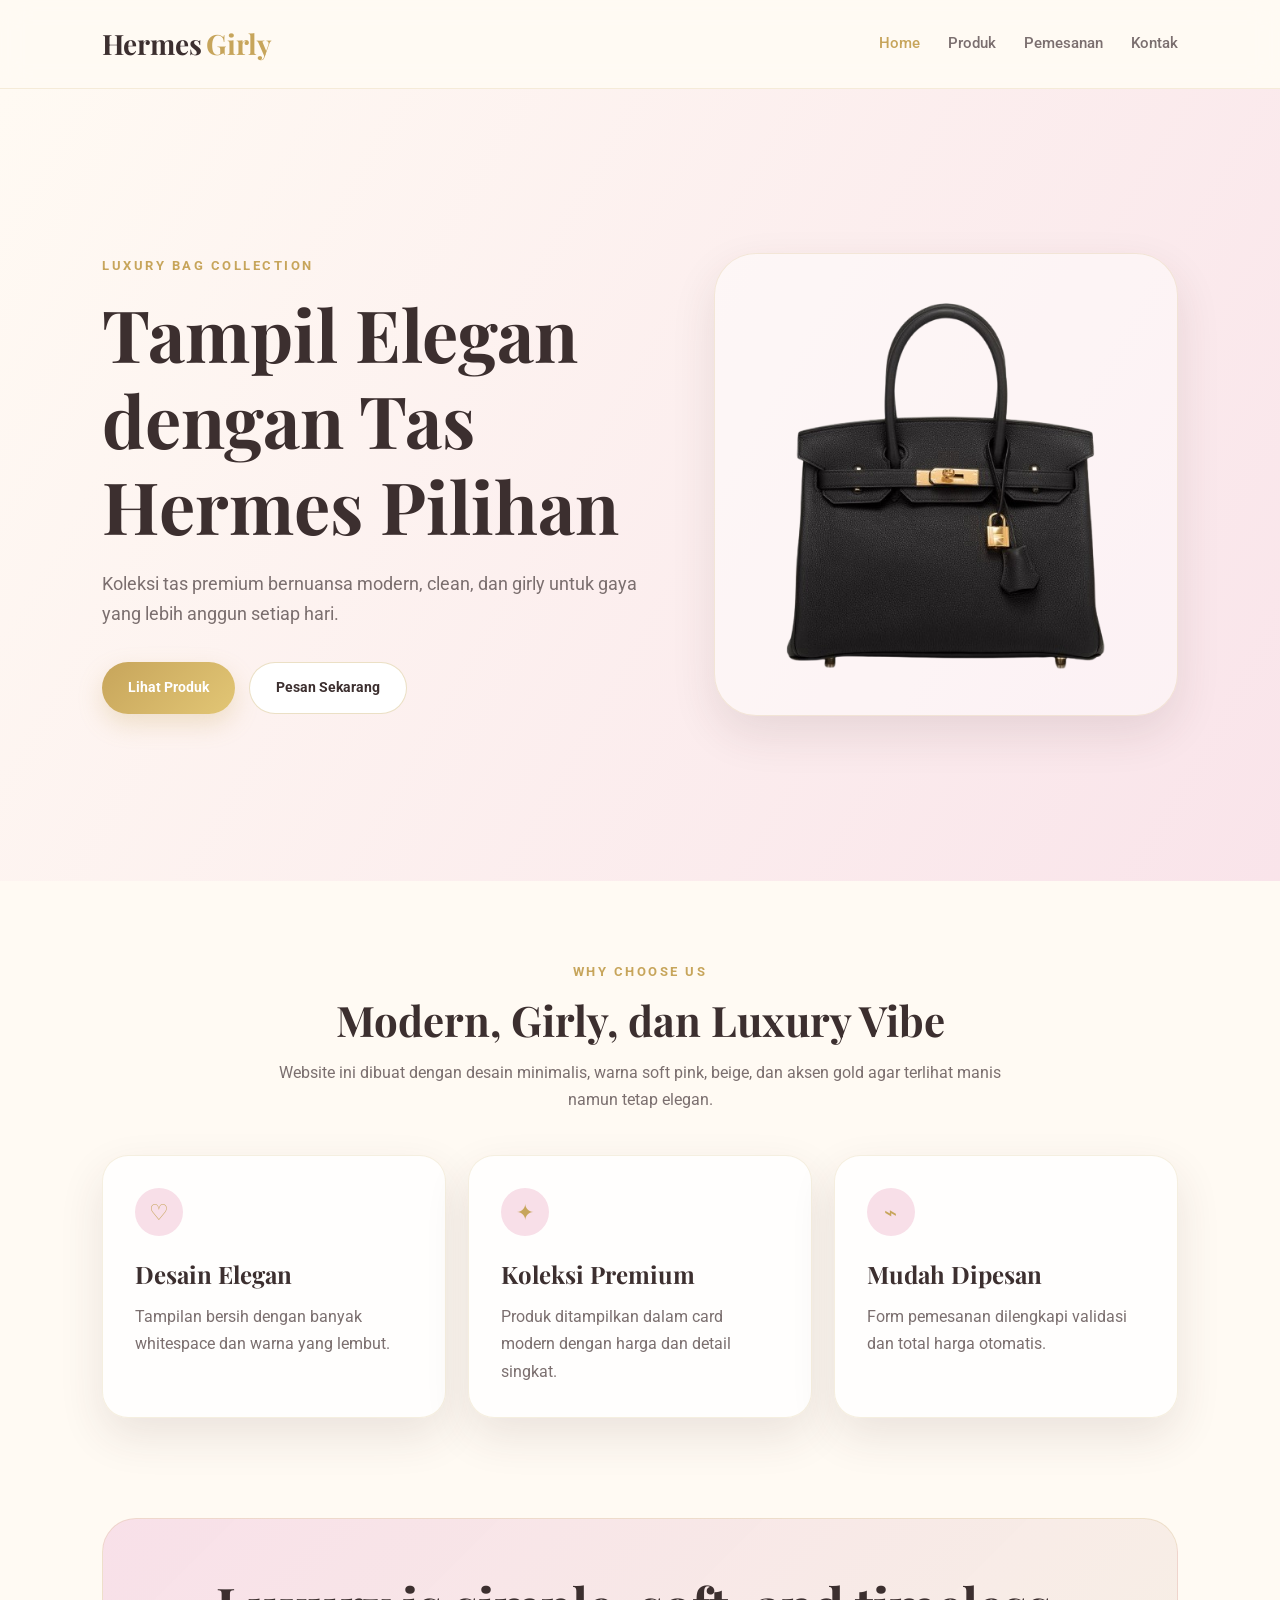
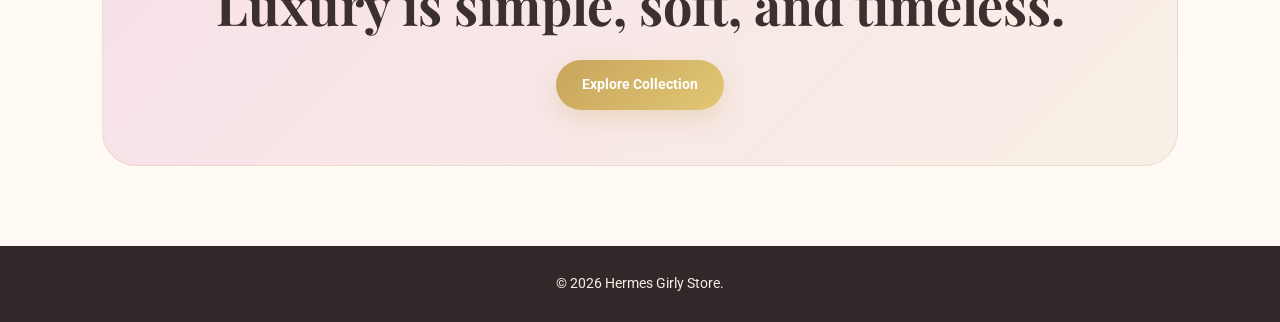
==== index.html @ 710419a9 "Add files via upload" ====
<!DOCTYPE html>
<html lang="id">
<head>
  <meta charset="UTF-8" />
  <meta name="viewport" content="width=device-width, initial-scale=1.0" />
  <title>Hermes Girly Store | Home</title>
  <link rel="preconnect" href="https://fonts.googleapis.com">
  <link rel="preconnect" href="https://fonts.gstatic.com" crossorigin>
  <link href="https://fonts.googleapis.com/css2?family=Playfair+Display:wght@600;700&family=Roboto:wght@300;400;500;700&display=swap" rel="stylesheet">
  <link rel="stylesheet" href="css/style.css" />
</head>
<body>
  <header class="navbar">
    <a href="index.html" class="logo">Hermes<span>Girly</span></a>

    <button class="menu-toggle" id="menuToggle" aria-label="Buka Menu">☰</button>

    <nav class="nav-menu" id="navMenu">
      <a href="index.html" class="active">Home</a>
      <a href="produk.html">Produk</a>
      <a href="pemesanan.html">Pemesanan</a>
      <a href="kontak.html">Kontak</a>
    </nav>
  </header>

  <main>
    <section class="hero">
      <div class="hero-content">
        <p class="label">Luxury Bag Collection</p>
        <h1>Tampil Elegan dengan Tas Hermes Pilihan</h1>
        <p class="hero-text">
          Koleksi tas premium bernuansa modern, clean, dan girly untuk gaya yang lebih anggun setiap hari.
        </p>
        <div class="hero-buttons">
          <a href="produk.html" class="btn primary">Lihat Produk</a>
          <a href="pemesanan.html" class="btn secondary">Pesan Sekarang</a>
        </div>
      </div>
      <div class="hero-image">
        <img src="assets/img/hermesluxury.png" alt="Ilustrasi tas luxury" />
      </div>
    </section>

    <section class="section intro">
      <p class="label">Why Choose Us</p>
      <h2>Modern, Girly, dan Luxury Vibe</h2>
      <p>
        Website ini dibuat dengan desain minimalis, warna soft pink, beige, dan aksen gold agar terlihat manis namun tetap elegan.
      </p>

      <div class="features">
        <div class="feature-card">
          <span>♡</span>
          <h3>Desain Elegan</h3>
          <p>Tampilan bersih dengan banyak whitespace dan warna yang lembut.</p>
        </div>
        <div class="feature-card">
          <span>✦</span>
          <h3>Koleksi Premium</h3>
          <p>Produk ditampilkan dalam card modern dengan harga dan detail singkat.</p>
        </div>
        <div class="feature-card">
          <span>⌁</span>
          <h3>Mudah Dipesan</h3>
          <p>Form pemesanan dilengkapi validasi dan total harga otomatis.</p>
        </div>
      </div>
    </section>

    <section class="banner">
      <h2>Luxury is simple, soft, and timeless.</h2>
      <a href="produk.html" class="btn primary">Explore Collection</a>
    </section>
  </main>

  <footer>
    <p>© 2026 Hermes Girly Store.</p>
  </footer>

  <script src="js/script.js"></script>
</body>
</html>
---- css/style.css ----
* {
  margin: 0;
  padding: 0;
  box-sizing: border-box;
}

:root {
  --soft-pink: #f8dfe8;
  --pink: #e8aabd;
  --beige: #f7efe4;
  --cream: #fffaf3;
  --gold: #c7a55b;
  --dark: #3c2f2f;
  --muted: #7b6f6f;
  --white: #ffffff;
  --shadow: 0 18px 45px rgba(70, 45, 45, 0.11);
}

body {
  font-family: 'Roboto', sans-serif;
  color: var(--dark);
  background: var(--cream);
  line-height: 1.7;
}

a {
  text-decoration: none;
  color: inherit;
}

img {
  max-width: 100%;
  display: block;
}

.navbar {
  width: 100%;
  padding: 20px 8%;
  background: rgba(255, 250, 243, 0.92);
  backdrop-filter: blur(14px);
  display: flex;
  align-items: center;
  justify-content: space-between;
  position: sticky;
  top: 0;
  z-index: 99;
  border-bottom: 1px solid rgba(199, 165, 91, 0.18);
}

.logo {
  font-family: 'Playfair Display', serif;
  font-size: 28px;
  font-weight: 700;
  color: var(--dark);
}

.logo span {
  color: var(--gold);
  margin-left: 4px;
}

.nav-menu {
  display: flex;
  gap: 28px;
  align-items: center;
}

.nav-menu a {
  font-size: 15px;
  font-weight: 500;
  color: var(--muted);
  transition: 0.3s;
}

.nav-menu a:hover,
.nav-menu a.active {
  color: var(--gold);
}

.menu-toggle {
  display: none;
  background: transparent;
  border: none;
  font-size: 28px;
  color: var(--dark);
  cursor: pointer;
}

.hero {
  min-height: 88vh;
  padding: 70px 8%;
  display: grid;
  grid-template-columns: 1.1fr 0.9fr;
  align-items: center;
  gap: 45px;
  background:
    linear-gradient(120deg, rgba(255, 250, 243, 0.92), rgba(248, 223, 232, 0.82)),
    url("../assets/hero-pattern.svg");
  background-size: cover;
  background-position: center;
}

.hero-content h1,
.page-header h1,
.section h2,
.banner h2,
.contact-message h2,
.modal-box h2,
.order-note h2 {
  font-family: 'Playfair Display', serif;
  color: var(--dark);
  line-height: 1.2;
}

.hero-content h1 {
  font-size: clamp(42px, 6vw, 72px);
  max-width: 720px;
  margin: 12px 0 20px;
}

.hero-text {
  max-width: 580px;
  color: var(--muted);
  font-size: 18px;
}

.label {
  color: var(--gold);
  font-size: 13px;
  font-weight: 700;
  letter-spacing: 2.5px;
  text-transform: uppercase;
}

.hero-buttons {
  display: flex;
  gap: 14px;
  margin-top: 32px;
  flex-wrap: wrap;
}

.btn {
  border: none;
  outline: none;
  cursor: pointer;
  padding: 13px 26px;
  border-radius: 999px;
  font-weight: 700;
  font-size: 14px;
  display: inline-flex;
  align-items: center;
  justify-content: center;
  transition: 0.3s ease;
}

.btn.primary {
  background: linear-gradient(135deg, var(--gold), #e2c675);
  color: var(--white);
  box-shadow: 0 10px 24px rgba(199, 165, 91, 0.27);
}

.btn.primary:hover {
  transform: translateY(-3px);
  box-shadow: 0 14px 30px rgba(199, 165, 91, 0.36);
}

.btn.secondary {
  background: var(--white);
  color: var(--dark);
  border: 1px solid rgba(199, 165, 91, 0.35);
}

.btn.secondary:hover {
  background: var(--beige);
  transform: translateY(-3px);
}

.btn.small {
  padding: 10px 18px;
  font-size: 13px;
  background: var(--dark);
  color: var(--white);
}

.btn.small:hover {
  background: var(--gold);
  transform: translateY(-2px);
}

.btn.full {
  width: 100%;
}

.hero-image {
  background: rgba(255, 255, 255, 0.46);
  border: 1px solid rgba(199, 165, 91, 0.2);
  border-radius: 42px;
  padding: 28px;
  box-shadow: var(--shadow);
}

.section {
  padding: 80px 8%;
}

.intro {
  text-align: center;
}

.intro h2 {
  font-size: 42px;
  margin: 12px 0 14px;
}

.intro > p:last-of-type {
  max-width: 760px;
  margin: 0 auto;
  color: var(--muted);
}

.features {
  display: grid;
  grid-template-columns: repeat(3, 1fr);
  gap: 22px;
  margin-top: 42px;
}

.feature-card,
.product-card,
.contact-card,
.order-form,
.order-note,
.contact-message {
  background: rgba(255, 255, 255, 0.82);
  border: 1px solid rgba(199, 165, 91, 0.18);
  border-radius: 26px;
  box-shadow: var(--shadow);
}

.feature-card {
  padding: 32px;
  text-align: left;
}

.feature-card span {
  width: 48px;
  height: 48px;
  border-radius: 50%;
  background: var(--soft-pink);
  color: var(--gold);
  display: grid;
  place-items: center;
  font-size: 22px;
  margin-bottom: 18px;
}

.feature-card h3,
.product-info h3,
.contact-card h3 {
  font-family: 'Playfair Display', serif;
  font-size: 24px;
  margin-bottom: 8px;
}

.feature-card p,
.contact-card p,
.contact-message p,
.order-note p {
  color: var(--muted);
}

.banner {
  margin: 20px 8% 80px;
  padding: 55px;
  border-radius: 34px;
  background:
    linear-gradient(135deg, rgba(248, 223, 232, 0.96), rgba(247, 239, 228, 0.94)),
    url("../assets/hero-pattern.svg");
  background-size: cover;
  text-align: center;
  border: 1px solid rgba(199, 165, 91, 0.2);
}

.banner h2 {
  font-size: clamp(30px, 5vw, 52px);
  margin-bottom: 24px;
}

.page-header {
  padding: 70px 8% 35px;
  text-align: center;
  background: linear-gradient(180deg, var(--soft-pink), var(--cream));
}

.page-header h1 {
  font-size: clamp(38px, 5vw, 58px);
  margin: 12px 0;
}

.page-header p {
  color: var(--muted);
  max-width: 700px;
  margin: 0 auto;
}

.product-grid {
  display: grid;
  grid-template-columns: repeat(3, 1fr);
  gap: 26px;
}

.product-card {
  overflow: hidden;
  transition: 0.3s;
}

.product-card:hover {
  transform: translateY(-8px);
  box-shadow: 0 24px 55px rgba(70, 45, 45, 0.16);
}

.product-card img {
  width: 100%;
  height: 245px;
  object-fit: cover;
  background: var(--beige);
}

.product-info {
  padding: 24px;
}

.price {
  color: var(--gold);
  font-weight: 800;
  margin: 8px 0 18px;
}

.form-section {
  display: grid;
  grid-template-columns: 1fr 0.8fr;
  gap: 28px;
  align-items: start;
}

.order-form {
  padding: 32px;
}

.form-group {
  margin-bottom: 19px;
}

.form-group label {
  display: block;
  margin-bottom: 8px;
  font-weight: 700;
  color: var(--dark);
}

.form-group input,
.form-group select,
.form-group textarea {
  width: 100%;
  padding: 14px 16px;
  border: 1px solid rgba(199, 165, 91, 0.32);
  border-radius: 16px;
  background: var(--cream);
  color: var(--dark);
  font-family: 'Roboto', sans-serif;
  font-size: 15px;
  outline: none;
  transition: 0.3s;
}

.form-group input:focus,
.form-group select:focus,
.form-group textarea:focus {
  border-color: var(--gold);
  box-shadow: 0 0 0 4px rgba(199, 165, 91, 0.12);
}

.error {
  color: #c95b73;
  font-size: 13px;
  min-height: 18px;
  display: block;
  margin-top: 5px;
}

.total-box {
  padding: 18px;
  border-radius: 18px;
  background: linear-gradient(135deg, var(--soft-pink), var(--beige));
  border: 1px solid rgba(199, 165, 91, 0.22);
  display: flex;
  justify-content: space-between;
  gap: 15px;
  align-items: center;
  margin: 20px 0 24px;
}

.total-box span {
  color: var(--muted);
  font-weight: 700;
}

.total-box strong {
  color: var(--dark);
  font-size: 20px;
}

.order-note {
  padding: 34px;
  position: sticky;
  top: 100px;
}

.order-note h2 {
  font-size: 34px;
  margin-bottom: 12px;
}

.order-note img {
  margin-top: 25px;
  border-radius: 24px;
}

.contact-section {
  display: grid;
  grid-template-columns: repeat(3, 1fr);
  gap: 26px;
}

.contact-card {
  text-align: center;
  padding: 38px 24px;
  transition: 0.3s;
}

.contact-card:hover {
  transform: translateY(-7px);
}

.contact-icon {
  width: 62px;
  height: 62px;
  border-radius: 50%;
  margin: 0 auto 18px;
  display: grid;
  place-items: center;
  background: var(--soft-pink);
  color: var(--gold);
  font-size: 26px;
}

.contact-message {
  margin: 0 8% 80px;
  text-align: center;
  padding: 55px 30px;
  background: linear-gradient(135deg, rgba(255, 255, 255, 0.8), rgba(248, 223, 232, 0.8));
}

.contact-message h2 {
  font-size: 42px;
  margin-bottom: 10px;
}

.contact-message p {
  max-width: 640px;
  margin: 0 auto 24px;
}

.modal {
  position: fixed;
  inset: 0;
  background: rgba(40, 25, 25, 0.48);
  display: none;
  align-items: center;
  justify-content: center;
  z-index: 999;
  padding: 20px;
}

.modal.show {
  display: flex;
}

.modal-box {
  width: min(460px, 100%);
  background: var(--cream);
  border-radius: 28px;
  padding: 34px;
  position: relative;
  box-shadow: 0 26px 70px rgba(0, 0, 0, 0.22);
  border: 1px solid rgba(199, 165, 91, 0.28);
  animation: pop 0.25s ease;
}

@keyframes pop {
  from {
    transform: scale(0.92);
    opacity: 0;
  }
  to {
    transform: scale(1);
    opacity: 1;
  }
}

.modal-close {
  position: absolute;
  top: 16px;
  right: 18px;
  border: none;
  background: var(--soft-pink);
  color: var(--dark);
  width: 34px;
  height: 34px;
  border-radius: 50%;
  font-size: 22px;
  cursor: pointer;
}

.modal-box h2 {
  margin: 10px 0;
  font-size: 34px;
}

.modal-price {
  color: var(--gold);
  font-weight: 800;
  margin-bottom: 12px;
}

.modal-box .btn {
  margin-top: 20px;
}

footer {
  padding: 26px 8%;
  text-align: center;
  background: #332829;
  color: #f7efe4;
  font-size: 14px;
}

@media (max-width: 900px) {
  .hero,
  .form-section {
    grid-template-columns: 1fr;
  }

  .hero {
    padding-top: 50px;
  }

  .features,
  .product-grid,
  .contact-section {
    grid-template-columns: repeat(2, 1fr);
  }

  .order-note {
    position: static;
  }
}

@media (max-width: 720px) {
  .navbar {
    padding: 16px 6%;
  }

  .menu-toggle {
    display: block;
  }

  .nav-menu {
    position: absolute;
    top: 72px;
    left: 6%;
    right: 6%;
    background: var(--cream);
    border: 1px solid rgba(199, 165, 91, 0.24);
    border-radius: 22px;
    padding: 18px;
    display: none;
    flex-direction: column;
    align-items: flex-start;
    box-shadow: var(--shadow);
  }

  .nav-menu.show {
    display: flex;
  }

  .hero,
  .section {
    padding-left: 6%;
    padding-right: 6%;
  }

  .features,
  .product-grid,
  .contact-section {
    grid-template-columns: 1fr;
  }

  .banner,
  .contact-message {
    margin-left: 6%;
    margin-right: 6%;
    padding: 34px 22px;
  }

  .product-card img {
    height: 220px;
  }

  .total-box {
    flex-direction: column;
    align-items: flex-start;
  }
}
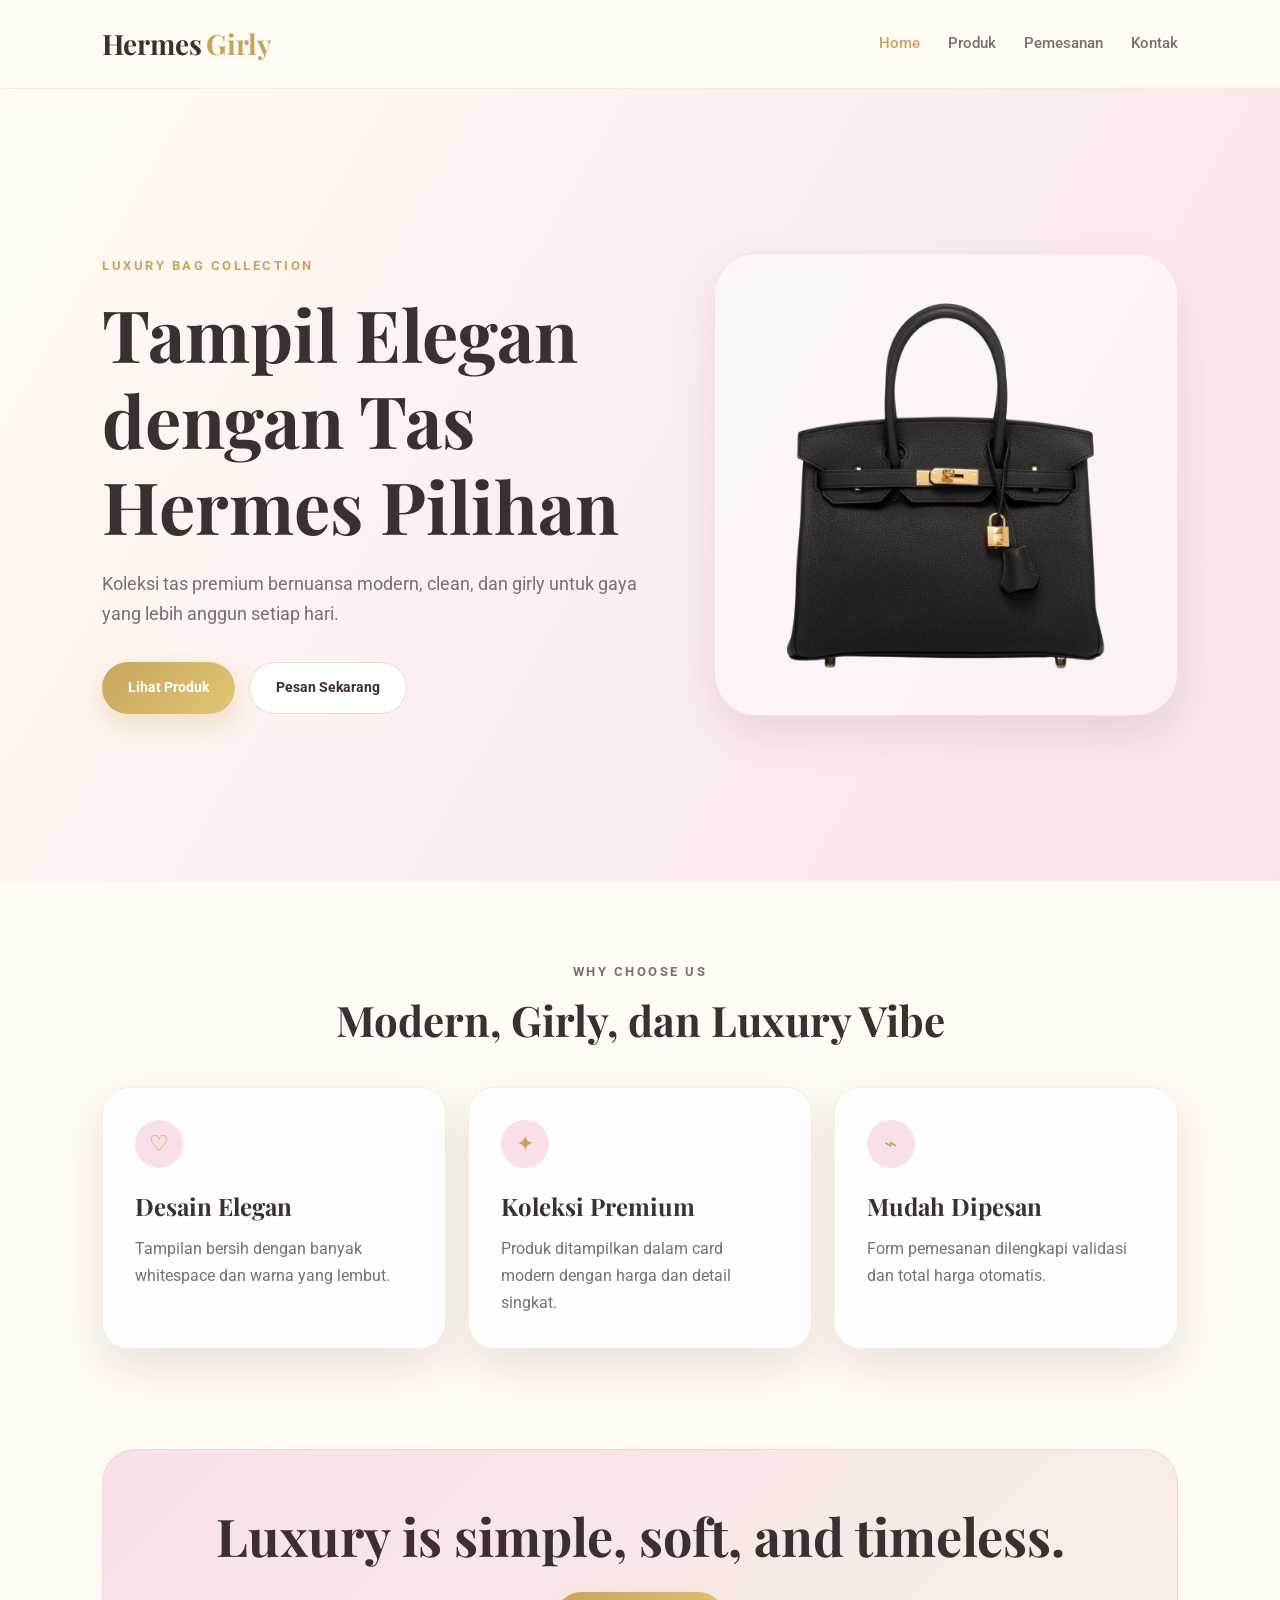
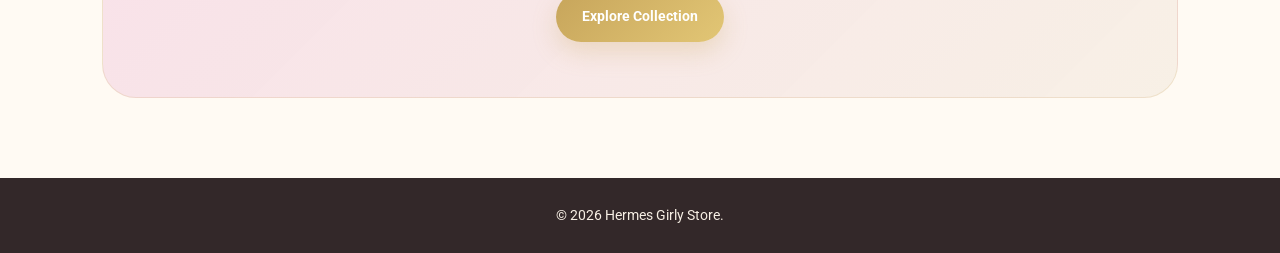
==== commit 380f378c: "Update index.html" ====
--- a/index.html
+++ b/index.html
@@ -44,9 +44,6 @@
     <section class="section intro">
       <p class="label">Why Choose Us</p>
       <h2>Modern, Girly, dan Luxury Vibe</h2>
-      <p>
-        Website ini dibuat dengan desain minimalis, warna soft pink, beige, dan aksen gold agar terlihat manis namun tetap elegan.
-      </p>
 
       <div class="features">
         <div class="feature-card">
